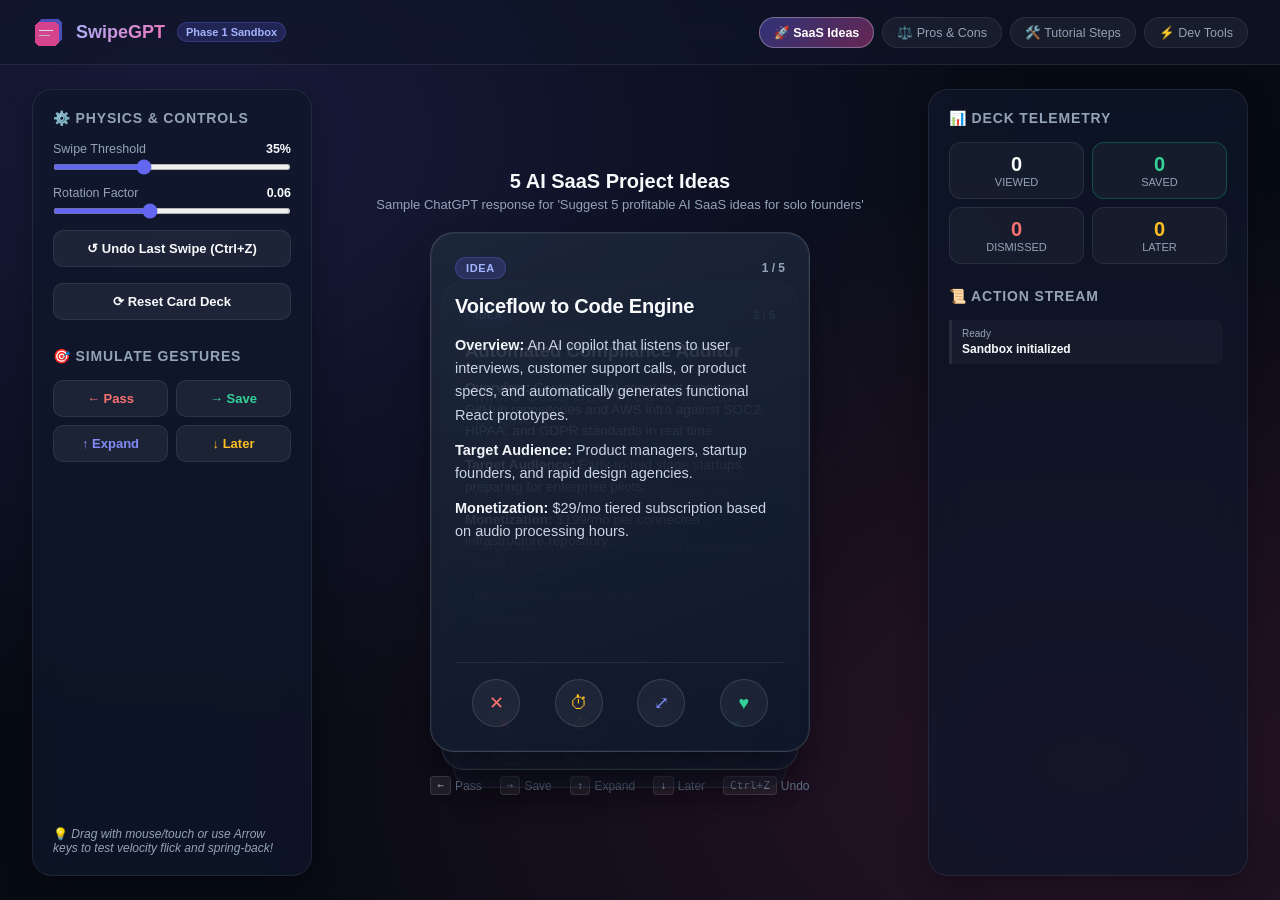
==== swipegpt/demo/index.html @ 37668f9c "feat: initial commit of SwipeGPT Chrome extension" ====
<!DOCTYPE html>
<html lang="en">
<head>
  <meta charset="UTF-8">
  <meta name="viewport" content="width=device-width, initial-scale=1.0">
  <title>SwipeGPT Sandbox & Physics Demo</title>
  <link rel="stylesheet" href="../content/styles.css">
  <link rel="stylesheet" href="demo.css">
</head>
<body>
  <!-- Top Navigation Bar -->
  <header class="demo-navbar">
    <div class="demo-brand">
      <img src="../assets/icon32.png" alt="SwipeGPT" class="demo-logo-img">
      <span class="demo-title">SwipeGPT</span>
      <span class="demo-tag">Phase 1 Sandbox</span>
    </div>

    <!-- Dataset Switchers -->
    <div class="demo-dataset-selects" id="dataset-buttons">
      <button class="dataset-pill-btn active" data-dataset="projectIdeas">🚀 SaaS Ideas</button>
      <button class="dataset-pill-btn" data-dataset="prosCons">⚖️ Pros & Cons</button>
      <button class="dataset-pill-btn" data-dataset="tutorials">🛠️ Tutorial Steps</button>
      <button class="dataset-pill-btn" data-dataset="productivityTools">⚡ Dev Tools</button>
    </div>
  </header>

  <!-- Workspace Grid -->
  <div class="demo-workspace">
    <!-- Left Panel: Controls & Physics Parameters -->
    <aside class="demo-panel">
      <div class="panel-title">
        <span>⚙️ Physics & Controls</span>
      </div>

      <div class="control-group">
        <div class="control-label-row">
          <span>Swipe Threshold</span>
          <span class="control-val" id="val-threshold">35%</span>
        </div>
        <input type="range" id="input-threshold" min="20" max="60" value="35">
      </div>

      <div class="control-group">
        <div class="control-label-row">
          <span>Rotation Factor</span>
          <span class="control-val" id="val-rotation">0.06</span>
        </div>
        <input type="range" id="input-rotation" min="0.02" max="0.12" step="0.01" value="0.06">
      </div>

      <button class="btn-demo-action" id="btn-undo">
        <span>↺ Undo Last Swipe (Ctrl+Z)</span>
      </button>

      <button class="btn-demo-action" id="btn-reset">
        <span>⟳ Reset Card Deck</span>
      </button>

      <div class="panel-title" style="margin-top: 12px;">
        <span>🎯 Simulate Gestures</span>
      </div>

      <div class="action-grid">
        <button class="btn-demo-action" id="btn-sim-left" style="color: #f87171;">← Pass</button>
        <button class="btn-demo-action" id="btn-sim-right" style="color: #34d399;">→ Save</button>
        <button class="btn-demo-action" id="btn-sim-up" style="color: #818cf8;">↑ Expand</button>
        <button class="btn-demo-action" id="btn-sim-down" style="color: #fbbf24;">↓ Later</button>
      </div>

      <div class="control-group" style="margin-top: auto; font-size: 12px; color: var(--text-muted);">
        <p>💡 <em>Drag with mouse/touch or use Arrow keys to test velocity flick and spring-back!</em></p>
      </div>
    </aside>

    <!-- Center Stage: The Interactive Card Stack -->
    <main class="demo-center-stage">
      <div class="dataset-info-banner">
        <h2 class="dataset-title" id="active-dataset-title">5 AI SaaS Project Ideas</h2>
        <p class="dataset-desc" id="active-dataset-desc">Sample ChatGPT response for 'Suggest 5 profitable AI SaaS ideas for solo founders'</p>
      </div>

      <!-- Card Stage (using identical classes as ChatGPT content script) -->
      <div class="swipegpt-stage">
        <div class="swipegpt-card-stack" id="demo-card-stack"></div>
      </div>

      <div class="swipegpt-footer-hint" style="position: static; margin-top: 24px;">
        <span><kbd class="swipegpt-kbd">←</kbd> Pass</span>
        <span><kbd class="swipegpt-kbd">→</kbd> Save</span>
        <span><kbd class="swipegpt-kbd">↑</kbd> Expand</span>
        <span><kbd class="swipegpt-kbd">↓</kbd> Later</span>
        <span><kbd class="swipegpt-kbd">Ctrl+Z</kbd> Undo</span>
      </div>
    </main>

    <!-- Right Panel: Telemetry & Swiped Cards Feed -->
    <aside class="demo-panel">
      <div class="panel-title">
        <span>📊 Deck Telemetry</span>
      </div>

      <div class="stats-summary">
        <div class="summary-box">
          <div class="summary-count" id="count-viewed">0</div>
          <div class="summary-label">Viewed</div>
        </div>
        <div class="summary-box" style="border-color: rgba(16, 185, 129, 0.3);">
          <div class="summary-count" id="count-saved" style="color: #34d399;">0</div>
          <div class="summary-label">Saved</div>
        </div>
        <div class="summary-box">
          <div class="summary-count" id="count-dismissed" style="color: #f87171;">0</div>
          <div class="summary-label">Dismissed</div>
        </div>
        <div class="summary-box">
          <div class="summary-count" id="count-later" style="color: #fbbf24;">0</div>
          <div class="summary-label">Later</div>
        </div>
      </div>

      <div class="panel-title" style="margin-top: 8px;">
        <span>📜 Action Stream</span>
      </div>

      <div class="events-log-container" id="events-log">
        <div class="log-entry">
          <span class="log-time">Ready</span>
          <span class="log-title">Sandbox initialized</span>
        </div>
      </div>
    </aside>
  </div>

  <!-- Detail Expansion Modal (Swipe Up / Expand) -->
  <div class="demo-expand-modal" id="expand-modal">
    <div class="modal-content-box">
      <div class="modal-header">
        <h3 class="modal-title" id="modal-card-title">Card Details</h3>
        <button class="btn-modal-close" id="btn-modal-close">✕</button>
      </div>
      <div class="modal-body" id="modal-card-body"></div>
      <div class="modal-footer">
        <button class="btn-demo-action" id="btn-modal-copy">📋 Copy Text</button>
        <button class="btn-modal-close" id="btn-modal-done">Done</button>
      </div>
    </div>
  </div>

  <!-- Scripts -->
  <script src="../storage/storage.js"></script>
  <script src="../content/cardParser.js"></script>
  <script src="../content/swipeEngine.js"></script>
  <script src="mockData.js"></script>
  <script src="demo.js"></script>
</body>
</html>
---- swipegpt/content/styles.css ----
/* SwipeGPT Core & Overlay Stylesheet */

/* --- INJECTED BUTTON IN CHATGPT --- */
.swipegpt-trigger-container {
  display: flex;
  align-items: center;
  margin: 12px 0 6px 0;
  padding: 0;
}

.swipegpt-trigger-btn {
  display: inline-flex;
  align-items: center;
  gap: 8px;
  background: linear-gradient(135deg, rgba(99, 102, 241, 0.25) 0%, rgba(236, 72, 153, 0.25) 100%);
  border: 1px solid rgba(255, 255, 255, 0.18);
  border-radius: 9999px;
  padding: 8px 16px;
  color: #f8fafc;
  font-family: -apple-system, BlinkMacSystemFont, "Segoe UI", Roboto, sans-serif;
  font-size: 13px;
  font-weight: 500;
  cursor: pointer;
  transition: all 0.25s cubic-bezier(0.16, 1, 0.3, 1);
  box-shadow: 0 4px 12px rgba(0, 0, 0, 0.2);
  backdrop-filter: blur(8px);
  -webkit-backdrop-filter: blur(8px);
}

.swipegpt-trigger-btn:hover {
  transform: translateY(-2px);
  background: linear-gradient(135deg, rgba(99, 102, 241, 0.45) 0%, rgba(236, 72, 153, 0.45) 100%);
  border-color: rgba(255, 255, 255, 0.35);
  box-shadow: 0 6px 20px rgba(99, 102, 241, 0.35);
}

.swipegpt-trigger-icon {
  font-size: 15px;
}

/* --- OVERLAY MODAL --- */
.swipegpt-overlay {
  position: fixed;
  inset: 0;
  z-index: 999999;
  background: rgba(10, 15, 29, 0.78);
  backdrop-filter: blur(16px);
  -webkit-backdrop-filter: blur(16px);
  display: flex;
  flex-direction: column;
  align-items: center;
  justify-content: center;
  opacity: 0;
  pointer-events: none;
  transition: opacity 0.3s cubic-bezier(0.16, 1, 0.3, 1);
  font-family: -apple-system, BlinkMacSystemFont, "Segoe UI", Roboto, sans-serif;
  color: #f1f5f9;
}

.swipegpt-overlay.active {
  opacity: 1;
  pointer-events: auto;
}

/* --- TOP HEADER & CONTROLS --- */
.swipegpt-header {
  position: absolute;
  top: 24px;
  left: 32px;
  right: 32px;
  display: flex;
  justify-content: space-between;
  align-items: center;
  z-index: 1000;
}

.swipegpt-brand {
  display: flex;
  align-items: center;
  gap: 10px;
  font-size: 16px;
  font-weight: 700;
  letter-spacing: -0.02em;
  background: linear-gradient(135deg, #a5b4fc, #f472b6);
  -webkit-background-clip: text;
  -webkit-text-fill-color: transparent;
}

.swipegpt-brand-badge {
  font-size: 11px;
  font-weight: 600;
  padding: 3px 8px;
  background: rgba(255, 255, 255, 0.1);
  border: 1px solid rgba(255, 255, 255, 0.15);
  border-radius: 6px;
  color: #e2e8f0;
  -webkit-text-fill-color: #e2e8f0;
}

.swipegpt-top-actions {
  display: flex;
  align-items: center;
  gap: 12px;
}

.swipegpt-icon-btn {
  background: rgba(255, 255, 255, 0.08);
  border: 1px solid rgba(255, 255, 255, 0.12);
  border-radius: 50%;
  width: 40px;
  height: 40px;
  color: #cbd5e1;
  cursor: pointer;
  display: flex;
  align-items: center;
  justify-content: center;
  font-size: 16px;
  transition: all 0.2s ease;
}

.swipegpt-icon-btn:hover {
  background: rgba(255, 255, 255, 0.16);
  color: #fff;
  transform: scale(1.05);
}

/* --- CARD STACK CONTAINER --- */
.swipegpt-stage {
  position: relative;
  width: 380px;
  height: 520px;
  display: flex;
  align-items: center;
  justify-content: center;
  transition: all 0.25s ease;
}

.swipegpt-stage.compact-density {
  width: 340px;
  height: 450px;
}

.swipegpt-stage.compact-density .swipegpt-card {
  padding: 18px;
  border-radius: 18px;
}

.swipegpt-stage.compact-density .card-title {
  font-size: 17px;
  margin-bottom: 8px;
}

.swipegpt-stage.compact-density .card-body-content {
  font-size: 13.5px;
  line-height: 1.5;
}

.swipegpt-card-stack {
  position: relative;
  width: 100%;
  height: 100%;
}

/* --- CARD ANATOMY --- */
.swipegpt-card {
  position: absolute;
  top: 0;
  left: 0;
  width: 100%;
  height: 100%;
  background: linear-gradient(160deg, rgba(30, 41, 59, 0.85) 0%, rgba(15, 23, 42, 0.95) 100%);
  border: 1px solid rgba(255, 255, 255, 0.14);
  border-radius: 24px;
  box-shadow: 0 20px 40px -15px rgba(0, 0, 0, 0.6), 0 0 1px 1px rgba(255, 255, 255, 0.05) inset;
  padding: 24px;
  display: flex;
  flex-direction: column;
  box-sizing: border-box;
  touch-action: none;
  user-select: none;
  cursor: grab;
  transform-origin: center bottom;
  overflow: hidden;
}

.swipegpt-card:active {
  cursor: grabbing;
}

.card-header {
  display: flex;
  justify-content: space-between;
  align-items: center;
  margin-bottom: 14px;
}

.card-tag {
  font-size: 11px;
  text-transform: uppercase;
  font-weight: 700;
  letter-spacing: 0.06em;
  padding: 4px 10px;
  border-radius: 9999px;
  background: rgba(99, 102, 241, 0.2);
  color: #a5b4fc;
  border: 1px solid rgba(99, 102, 241, 0.3);
}

.card-counter {
  font-size: 12px;
  font-weight: 600;
  color: #94a3b8;
}

.card-title {
  margin: 0 0 14px 0;
  font-size: 20px;
  font-weight: 700;
  color: #f8fafc;
  line-height: 1.35;
  letter-spacing: -0.01em;
}

.card-body-content {
  flex: 1;
  font-size: 14.5px;
  line-height: 1.6;
  color: #cbd5e1;
  overflow-y: auto;
  padding-right: 4px;
  scrollbar-width: thin;
  scrollbar-color: rgba(255, 255, 255, 0.15) transparent;
}

.card-body-content p {
  margin-top: 0;
  margin-bottom: 12px;
}

.card-body-content strong {
  color: #f1f5f9;
}

/* --- FOOTER ACTION BUTTONS --- */
.card-footer-controls {
  display: flex;
  justify-content: space-around;
  align-items: center;
  padding-top: 16px;
  margin-top: 8px;
  border-top: 1px solid rgba(255, 255, 255, 0.08);
}

.card-btn-action {
  width: 48px;
  height: 48px;
  border-radius: 50%;
  border: 1px solid rgba(255, 255, 255, 0.12);
  display: flex;
  align-items: center;
  justify-content: center;
  font-size: 18px;
  cursor: pointer;
  transition: all 0.2s cubic-bezier(0.16, 1, 0.3, 1);
  background: rgba(255, 255, 255, 0.05);
}

.btn-dismiss {
  color: #f87171;
}
.btn-dismiss:hover {
  background: rgba(239, 68, 68, 0.2);
  border-color: rgba(239, 68, 68, 0.4);
  transform: scale(1.1);
}

.btn-later {
  color: #fbbf24;
}
.btn-later:hover {
  background: rgba(245, 158, 11, 0.2);
  border-color: rgba(245, 158, 11, 0.4);
  transform: scale(1.1);
}

.btn-explore {
  color: #818cf8;
}
.btn-explore:hover {
  background: rgba(99, 102, 241, 0.2);
  border-color: rgba(99, 102, 241, 0.4);
  transform: scale(1.1);
}

.btn-like {
  color: #34d399;
}
.btn-like:hover {
  background: rgba(16, 185, 129, 0.2);
  border-color: rgba(16, 185, 129, 0.4);
  transform: scale(1.1);
}

/* --- SWIPE BADGES (TINDER STYLE) --- */
.swipe-badge {
  position: absolute;
  top: 28px;
  padding: 6px 14px;
  border-radius: 8px;
  font-size: 18px;
  font-weight: 800;
  letter-spacing: 0.1em;
  opacity: 0;
  pointer-events: none;
  z-index: 100;
  transition: opacity 0.15s ease;
}

.swipe-badge-like {
  left: 28px;
  color: #34d399;
  border: 3px solid #34d399;
  transform: rotate(-14deg);
}

.swipe-badge-pass {
  right: 28px;
  color: #f87171;
  border: 3px solid #f87171;
  transform: rotate(14deg);
}

.swipe-badge-later {
  top: 40%;
  left: 50%;
  transform: translate(-50%, -50%);
  color: #fbbf24;
  border: 3px solid #fbbf24;
}

.swipe-badge-explore {
  bottom: 25%;
  top: auto;
  left: 50%;
  transform: translate(-50%, -50%);
  color: #818cf8;
  border: 3px solid #818cf8;
}

/* --- FINISHED STATE CARD --- */
.swipegpt-finished-card {
  width: 100%;
  height: 100%;
  background: linear-gradient(160deg, rgba(30, 41, 59, 0.9) 0%, rgba(15, 23, 42, 0.98) 100%);
  border: 1px solid rgba(255, 255, 255, 0.14);
  border-radius: 24px;
  padding: 32px 24px;
  display: flex;
  flex-direction: column;
  align-items: center;
  justify-content: center;
  text-align: center;
  box-sizing: border-box;
}

.finished-icon {
  font-size: 50px;
  margin-bottom: 16px;
}

.swipegpt-finished-card h3 {
  margin: 0 0 8px 0;
  font-size: 22px;
  font-weight: 700;
  color: #f8fafc;
}

.swipegpt-finished-card p {
  color: #94a3b8;
  font-size: 14px;
  margin-bottom: 24px;
}

.finished-actions {
  display: flex;
  gap: 12px;
}

.finished-btn {
  padding: 10px 20px;
  border-radius: 12px;
  font-size: 14px;
  font-weight: 600;
  cursor: pointer;
  border: none;
  transition: all 0.2s ease;
}

.restart-btn {
  background: rgba(99, 102, 241, 0.2);
  border: 1px solid rgba(99, 102, 241, 0.4);
  color: #c7d2fe;
}
.restart-btn:hover {
  background: rgba(99, 102, 241, 0.35);
  color: #fff;
}

.close-btn {
  background: #f8fafc;
  color: #0f172a;
}
.close-btn:hover {
  background: #e2e8f0;
}

/* --- KEYBOARD HINT FOOTER --- */
.swipegpt-footer-hint {
  position: absolute;
  bottom: 20px;
  display: flex;
  gap: 18px;
  font-size: 12px;
  color: #64748b;
}

.swipegpt-footer-hint span {
  display: flex;
  align-items: center;
  gap: 4px;
}

.swipegpt-kbd {
  padding: 2px 6px;
  background: rgba(255, 255, 255, 0.08);
  border: 1px solid rgba(255, 255, 255, 0.12);
  border-radius: 4px;
  font-family: monospace;
  font-size: 11px;
  color: #94a3b8;
}

/* Toast alert */
.swipegpt-toast {
  position: absolute;
  top: 80px;
  padding: 10px 20px;
  background: rgba(15, 23, 42, 0.95);
  border: 1px solid rgba(255, 255, 255, 0.15);
  border-radius: 9999px;
  color: #e2e8f0;
  font-size: 13px;
  font-weight: 500;
  box-shadow: 0 10px 25px rgba(0, 0, 0, 0.4);
  pointer-events: none;
  opacity: 0;
  transform: translateY(-8px);
  transition: all 0.25s ease;
  z-index: 10000;
}

.swipegpt-toast.visible {
  opacity: 1;
  transform: translateY(0);
}
---- swipegpt/demo/demo.css ----
/* SwipeGPT Demo Sandbox Stylesheet */
:root {
  --demo-bg: #070b14;
  --panel-bg: rgba(15, 23, 42, 0.75);
  --panel-border: rgba(255, 255, 255, 0.08);
  --text-main: #f8fafc;
  --text-muted: #94a3b8;
  --accent-primary: #6366f1;
  --accent-pink: #ec4899;
}

* {
  box-sizing: border-box;
  margin: 0;
  padding: 0;
}

body {
  background-color: var(--demo-bg);
  background-image: 
    radial-gradient(at 15% 15%, rgba(99, 102, 241, 0.18) 0px, transparent 55%),
    radial-gradient(at 85% 85%, rgba(236, 72, 153, 0.15) 0px, transparent 55%);
  color: var(--text-main);
  font-family: -apple-system, BlinkMacSystemFont, "Segoe UI", Roboto, sans-serif;
  min-height: 100vh;
  display: flex;
  flex-direction: column;
  overflow-x: hidden;
}

/* Top Navbar */
.demo-navbar {
  display: flex;
  justify-content: space-between;
  align-items: center;
  padding: 16px 32px;
  background: rgba(15, 23, 42, 0.6);
  backdrop-filter: blur(12px);
  border-bottom: 1px solid var(--panel-border);
}

.demo-brand {
  display: flex;
  align-items: center;
  gap: 12px;
}

.demo-logo-img {
  width: 32px;
  height: 32px;
  border-radius: 8px;
}

.demo-title {
  font-size: 18px;
  font-weight: 700;
  background: linear-gradient(135deg, #a5b4fc, #f472b6);
  -webkit-background-clip: text;
  -webkit-text-fill-color: transparent;
}

.demo-tag {
  font-size: 11px;
  font-weight: 600;
  background: rgba(99, 102, 241, 0.2);
  color: #a5b4fc;
  padding: 3px 8px;
  border-radius: 9999px;
  border: 1px solid rgba(99, 102, 241, 0.3);
}

.demo-dataset-selects {
  display: flex;
  gap: 8px;
  align-items: center;
}

.dataset-pill-btn {
  background: rgba(255, 255, 255, 0.05);
  border: 1px solid var(--panel-border);
  color: var(--text-muted);
  padding: 7px 14px;
  border-radius: 9999px;
  font-size: 12.5px;
  font-weight: 500;
  cursor: pointer;
  transition: all 0.2s ease;
}

.dataset-pill-btn:hover {
  background: rgba(255, 255, 255, 0.1);
  color: #fff;
}

.dataset-pill-btn.active {
  background: linear-gradient(135deg, rgba(99, 102, 241, 0.4), rgba(236, 72, 153, 0.4));
  border-color: rgba(255, 255, 255, 0.3);
  color: #fff;
  font-weight: 600;
}

/* Layout */
.demo-workspace {
  display: grid;
  grid-template-columns: 280px 1fr 320px;
  flex: 1;
  gap: 24px;
  padding: 24px 32px;
  max-width: 1600px;
  margin: 0 auto;
  width: 100%;
}

@media (max-width: 1200px) {
  .demo-workspace {
    grid-template-columns: 1fr;
  }
}

/* Sidebar Panels */
.demo-panel {
  background: var(--panel-bg);
  backdrop-filter: blur(16px);
  border: 1px solid var(--panel-border);
  border-radius: 20px;
  padding: 20px;
  display: flex;
  flex-direction: column;
  gap: 16px;
  box-shadow: 0 10px 30px rgba(0, 0, 0, 0.3);
}

.panel-title {
  font-size: 14px;
  font-weight: 700;
  text-transform: uppercase;
  letter-spacing: 0.06em;
  color: var(--text-muted);
  display: flex;
  align-items: center;
  gap: 8px;
}

.control-group {
  display: flex;
  flex-direction: column;
  gap: 8px;
}

.control-label-row {
  display: flex;
  justify-content: space-between;
  font-size: 12.5px;
  color: var(--text-muted);
}

.control-val {
  font-weight: 600;
  color: var(--text-main);
}

input[type="range"] {
  accent-color: var(--accent-primary);
  height: 6px;
  cursor: pointer;
}

.btn-demo-action {
  background: rgba(255, 255, 255, 0.06);
  border: 1px solid var(--panel-border);
  color: var(--text-main);
  border-radius: 10px;
  padding: 10px;
  font-size: 13px;
  font-weight: 600;
  cursor: pointer;
  transition: all 0.2s ease;
  display: flex;
  align-items: center;
  justify-content: center;
  gap: 8px;
}

.btn-demo-action:hover {
  background: rgba(255, 255, 255, 0.12);
  transform: translateY(-1px);
}

.action-grid {
  display: grid;
  grid-template-columns: 1fr 1fr;
  gap: 8px;
}

/* Center Stage */
.demo-center-stage {
  display: flex;
  flex-direction: column;
  align-items: center;
  justify-content: center;
  position: relative;
  min-height: 580px;
}

.dataset-info-banner {
  margin-bottom: 20px;
  text-align: center;
}

.dataset-title {
  font-size: 20px;
  font-weight: 700;
  margin-bottom: 4px;
}

.dataset-desc {
  font-size: 13px;
  color: var(--text-muted);
}

/* Right Panel: Telemetry & Logs */
.stats-summary {
  display: grid;
  grid-template-columns: repeat(2, 1fr);
  gap: 8px;
}

.summary-box {
  background: rgba(255, 255, 255, 0.04);
  border: 1px solid var(--panel-border);
  border-radius: 12px;
  padding: 10px;
  text-align: center;
}

.summary-count {
  font-size: 20px;
  font-weight: 800;
}

.summary-label {
  font-size: 11px;
  color: var(--text-muted);
  text-transform: uppercase;
}

.events-log-container {
  flex: 1;
  display: flex;
  flex-direction: column;
  min-height: 250px;
  max-height: 380px;
  overflow-y: auto;
  gap: 8px;
  padding-right: 4px;
}

.log-entry {
  background: rgba(255, 255, 255, 0.03);
  border-left: 3px solid var(--panel-border);
  padding: 8px 10px;
  border-radius: 0 8px 8px 0;
  font-size: 12px;
  display: flex;
  flex-direction: column;
  gap: 3px;
  animation: fadeIn 0.2s ease;
}

.log-entry.save { border-left-color: #10b981; }
.log-entry.pass { border-left-color: #f43f5e; }
.log-entry.later { border-left-color: #f59e0b; }
.log-entry.expand { border-left-color: #818cf8; }

.log-time {
  font-size: 10px;
  color: var(--text-muted);
}

.log-title {
  font-weight: 600;
}

@keyframes fadeIn {
  from { opacity: 0; transform: translateY(4px); }
  to { opacity: 1; transform: translateY(0); }
}

/* Detail Modal for Swipe Up */
.demo-expand-modal {
  position: fixed;
  inset: 0;
  z-index: 99999;
  background: rgba(0, 0, 0, 0.75);
  backdrop-filter: blur(12px);
  display: flex;
  align-items: center;
  justify-content: center;
  opacity: 0;
  pointer-events: none;
  transition: opacity 0.25s ease;
  padding: 20px;
}

.demo-expand-modal.active {
  opacity: 1;
  pointer-events: auto;
}

.modal-content-box {
  background: #111827;
  border: 1px solid rgba(255, 255, 255, 0.15);
  border-radius: 20px;
  width: 100%;
  max-width: 580px;
  max-height: 85vh;
  overflow-y: auto;
  padding: 28px;
  display: flex;
  flex-direction: column;
  gap: 16px;
  box-shadow: 0 25px 60px rgba(0, 0, 0, 0.8);
}

.modal-header {
  display: flex;
  justify-content: space-between;
  align-items: center;
}

.modal-title {
  font-size: 20px;
  font-weight: 700;
  color: #f8fafc;
}

.modal-body {
  font-size: 14.5px;
  line-height: 1.65;
  color: #cbd5e1;
}

.modal-footer {
  display: flex;
  justify-content: flex-end;
  gap: 10px;
  margin-top: 10px;
}

.btn-modal-close {
  background: rgba(255, 255, 255, 0.1);
  border: 1px solid rgba(255, 255, 255, 0.15);
  color: #fff;
  padding: 8px 16px;
  border-radius: 8px;
  cursor: pointer;
  font-size: 13px;
}
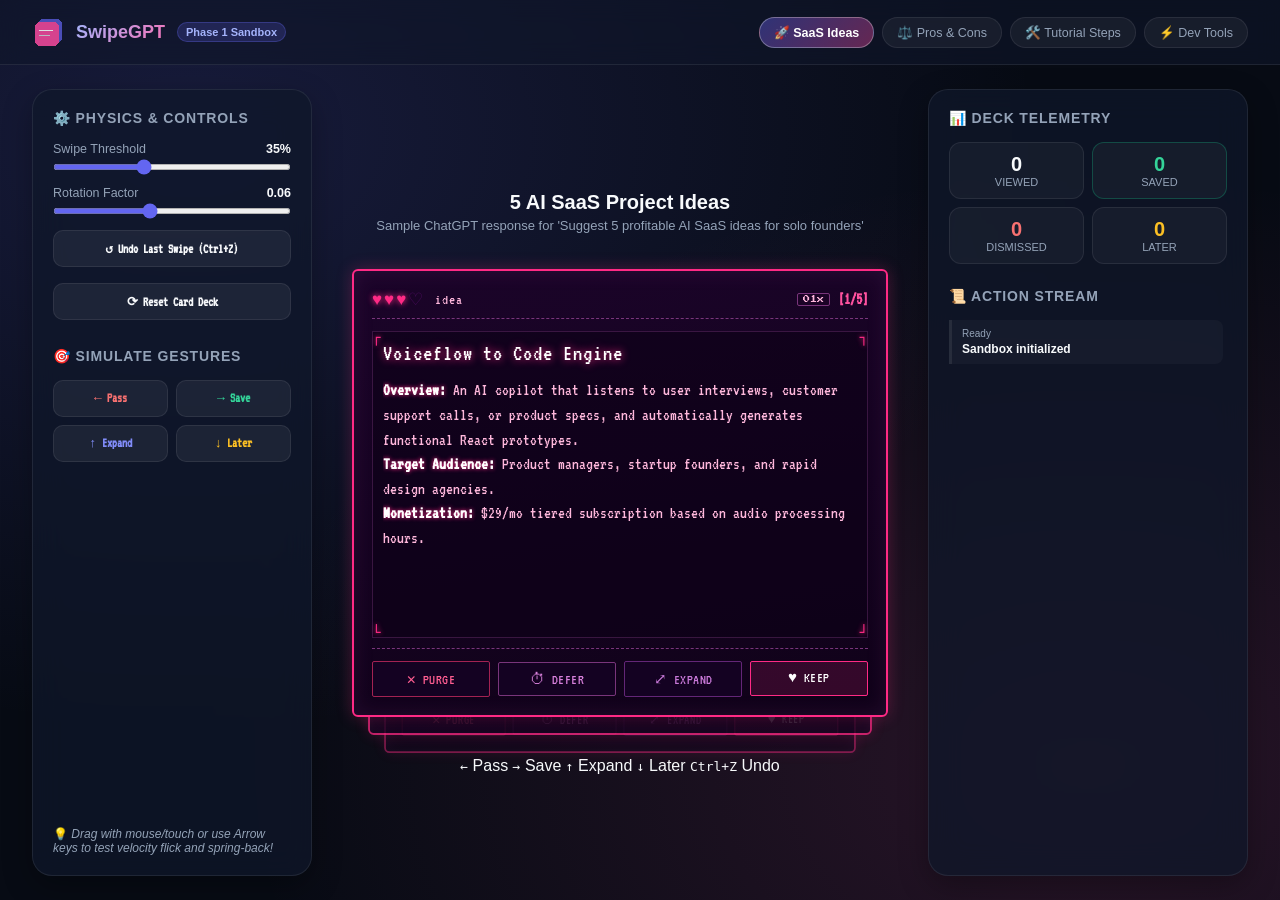
==== commit 44ae10ff: "feat: add Gemini support, @swiPT prompt integration, and 90s gaming CRT TV UI theme" ====
--- a/swipegpt/demo/index.html
+++ b/swipegpt/demo/index.html
@@ -4,6 +4,9 @@
   <meta charset="UTF-8">
   <meta name="viewport" content="width=device-width, initial-scale=1.0">
   <title>SwipeGPT Sandbox & Physics Demo</title>
+  <link rel="preconnect" href="https://fonts.googleapis.com">
+  <link rel="preconnect" href="https://fonts.gstatic.com" crossorigin>
+  <link href="https://fonts.googleapis.com/css2?family=Press+Start+2P&family=Share+Tech+Mono&family=VT323&display=swap" rel="stylesheet">
   <link rel="stylesheet" href="../content/styles.css">
   <link rel="stylesheet" href="demo.css">
 </head>
--- a/swipegpt/content/styles.css
+++ b/swipegpt/content/styles.css
@@ -1,51 +1,91 @@
-/* SwipeGPT Core & Overlay Stylesheet */
-
-/* --- INJECTED BUTTON IN CHATGPT --- */
+/* ==========================================================================
+   swiPT - RETRO 90s GAMING CRT TV / OLD TECH THEME
+   Color Scheme: Neon Magenta (#ff2a85), Cyber Purple (#79357b), Deep CRT Violet (#0d0014)
+   ========================================================================== */
+
+@import url('https://fonts.googleapis.com/css2?family=Press+Start+2P&family=VT323&family=Share+Tech+Mono&display=swap');
+
+:root {
+  --crt-black: #07000c;
+  --crt-screen-bg: #0d0116;
+  --crt-dark-purple: #1b0326;
+  --crt-mid-purple: #480c5c;
+  --crt-accent-purple: #79357b;
+  --crt-bright-purple: #9d42a3;
+  --crt-magenta: #ff2a85;
+  --crt-magenta-bright: #ff529f;
+  --crt-magenta-light: #ffb8dc;
+  --crt-magenta-glow: rgba(255, 42, 133, 0.55);
+  --crt-magenta-dim: rgba(255, 42, 133, 0.2);
+  --crt-font-pixel: 'VT323', 'Courier New', monospace;
+  --crt-font-retro: 'Press Start 2P', 'VT323', monospace;
+}
+
+/* --- INJECTED TRIGGER BUTTON IN CHATGPT & GEMINI --- */
 .swipegpt-trigger-container {
   display: flex;
   align-items: center;
-  margin: 12px 0 6px 0;
+  margin: 14px 0 8px 0;
   padding: 0;
 }
 
 .swipegpt-trigger-btn {
   display: inline-flex;
   align-items: center;
-  gap: 8px;
-  background: linear-gradient(135deg, rgba(99, 102, 241, 0.25) 0%, rgba(236, 72, 153, 0.25) 100%);
-  border: 1px solid rgba(255, 255, 255, 0.18);
-  border-radius: 9999px;
-  padding: 8px 16px;
-  color: #f8fafc;
-  font-family: -apple-system, BlinkMacSystemFont, "Segoe UI", Roboto, sans-serif;
-  font-size: 13px;
-  font-weight: 500;
+  gap: 10px;
+  background: #12021c;
+  border: 2px solid var(--crt-magenta);
+  border-radius: 4px;
+  padding: 8px 18px;
+  color: var(--crt-magenta-light);
+  font-family: var(--crt-font-pixel);
+  font-size: 18px;
+  letter-spacing: 1px;
+  text-transform: uppercase;
   cursor: pointer;
-  transition: all 0.25s cubic-bezier(0.16, 1, 0.3, 1);
-  box-shadow: 0 4px 12px rgba(0, 0, 0, 0.2);
-  backdrop-filter: blur(8px);
-  -webkit-backdrop-filter: blur(8px);
+  position: relative;
+  overflow: hidden;
+  box-shadow: 0 0 12px var(--crt-magenta-dim), inset 0 0 8px rgba(255, 42, 133, 0.15);
+  transition: all 0.2s cubic-bezier(0.16, 1, 0.3, 1);
+  text-shadow: 0 0 5px var(--crt-magenta);
+}
+
+.swipegpt-trigger-btn::before {
+  content: '';
+  position: absolute;
+  inset: 0;
+  background: repeating-linear-gradient(
+    to bottom,
+    transparent 0px,
+    transparent 2px,
+    rgba(0, 0, 0, 0.4) 2px,
+    rgba(0, 0, 0, 0.4) 4px
+  );
+  pointer-events: none;
+  opacity: 0.6;
 }
 
 .swipegpt-trigger-btn:hover {
+  background: var(--crt-magenta);
+  color: var(--crt-black);
+  border-color: #ffffff;
+  box-shadow: 0 0 24px var(--crt-magenta), inset 0 0 6px #fff;
+  text-shadow: none;
   transform: translateY(-2px);
-  background: linear-gradient(135deg, rgba(99, 102, 241, 0.45) 0%, rgba(236, 72, 153, 0.45) 100%);
-  border-color: rgba(255, 255, 255, 0.35);
-  box-shadow: 0 6px 20px rgba(99, 102, 241, 0.35);
 }
 
 .swipegpt-trigger-icon {
-  font-size: 15px;
-}
-
-/* --- OVERLAY MODAL --- */
+  font-size: 18px;
+}
+
+/* --- FULL-SCREEN MODAL OVERLAY --- */
 .swipegpt-overlay {
   position: fixed;
   inset: 0;
   z-index: 999999;
-  background: rgba(10, 15, 29, 0.78);
-  backdrop-filter: blur(16px);
-  -webkit-backdrop-filter: blur(16px);
+  background: rgba(4, 0, 8, 0.88);
+  backdrop-filter: blur(12px);
+  -webkit-backdrop-filter: blur(12px);
   display: flex;
   flex-direction: column;
   align-items: center;
@@ -53,8 +93,10 @@
   opacity: 0;
   pointer-events: none;
   transition: opacity 0.3s cubic-bezier(0.16, 1, 0.3, 1);
-  font-family: -apple-system, BlinkMacSystemFont, "Segoe UI", Roboto, sans-serif;
-  color: #f1f5f9;
+  font-family: var(--crt-font-pixel);
+  color: var(--crt-magenta-light);
+  user-select: none;
+  perspective: 1200px;
 }
 
 .swipegpt-overlay.active {
@@ -62,97 +104,257 @@
   pointer-events: auto;
 }
 
-/* --- TOP HEADER & CONTROLS --- */
-.swipegpt-header {
+/* --- THE VINTAGE RETRO CRT TV CABINET --- */
+.crt-tv-cabinet {
+  position: relative;
+  width: 500px;
+  max-width: 95vw;
+  background: linear-gradient(165deg, #221c2e 0%, #15111e 40%, #0c0912 100%);
+  border: 12px solid #1c1626;
+  border-bottom-width: 16px;
+  border-radius: 36px;
+  box-shadow: 
+    0 25px 70px rgba(0, 0, 0, 0.95),
+    0 0 35px rgba(255, 42, 133, 0.15),
+    inset 0 2px 4px rgba(255, 255, 255, 0.12),
+    inset 0 -6px 14px rgba(0, 0, 0, 0.9);
+  padding: 16px 20px 20px 20px;
+  display: flex;
+  flex-direction: column;
+  align-items: center;
+  box-sizing: border-box;
+  animation: tvPowerOn 0.4s cubic-bezier(0.2, 0.8, 0.2, 1);
+}
+
+@keyframes tvPowerOn {
+  0% {
+    transform: scale(0.92);
+    filter: brightness(0.2) contrast(1.5);
+  }
+  50% {
+    transform: scale(1.02);
+    filter: brightness(1.8);
+  }
+  100% {
+    transform: scale(1);
+    filter: brightness(1);
+  }
+}
+
+/* TV Cabinet Top Bezel */
+.crt-tv-top-bezel {
+  width: 100%;
+  display: flex;
+  justify-content: space-between;
+  align-items: center;
+  padding: 0 6px 12px 6px;
+}
+
+.crt-tv-brand-tag {
+  font-family: var(--crt-font-retro);
+  font-size: 9px;
+  letter-spacing: 1.5px;
+  color: #7d7092;
+  text-shadow: 0 1px 2px #000;
+  display: flex;
+  align-items: center;
+  gap: 6px;
+}
+
+.crt-tv-brand-tag span {
+  color: var(--crt-magenta);
+}
+
+.crt-tv-top-led {
+  width: 8px;
+  height: 8px;
+  border-radius: 50%;
+  background: var(--crt-magenta);
+  box-shadow: 0 0 8px var(--crt-magenta), 0 0 16px var(--crt-magenta);
+  animation: ledPulse 2s infinite ease-in-out;
+}
+
+@keyframes ledPulse {
+  0%, 100% { opacity: 0.85; transform: scale(1); }
+  50% { opacity: 1; transform: scale(1.2); }
+}
+
+/* --- THE CRT GLASS SCREEN HOUSING (CURVED TUBE) --- */
+.crt-screen-housing {
+  position: relative;
+  width: 100%;
+  background: var(--crt-screen-bg);
+  border-radius: 26px;
+  border: 4px solid #090310;
+  overflow: hidden;
+  box-shadow: 
+    inset 0 0 80px rgba(0, 0, 0, 0.95),
+    inset 0 0 25px rgba(121, 53, 123, 0.4),
+    0 4px 10px rgba(0, 0, 0, 0.7);
+  display: flex;
+  flex-direction: column;
+  position: relative;
+}
+
+/* CRT Optical Scanlines Layer */
+.crt-screen-housing::before {
+  content: " ";
+  display: block;
   position: absolute;
-  top: 24px;
-  left: 32px;
-  right: 32px;
+  inset: 0;
+  background: 
+    linear-gradient(rgba(18, 16, 16, 0) 50%, rgba(0, 0, 0, 0.55) 50%),
+    linear-gradient(90deg, rgba(255, 42, 133, 0.04), rgba(121, 53, 123, 0.02), rgba(255, 42, 133, 0.04));
+  z-index: 50;
+  background-size: 100% 4px, 6px 100%;
+  pointer-events: none;
+  opacity: 0.85;
+}
+
+/* CRT 60Hz Hum & Flicker */
+.crt-flicker-layer {
+  position: absolute;
+  inset: 0;
+  pointer-events: none;
+  z-index: 51;
+  background: rgba(255, 42, 133, 0.015);
+  animation: crtFlicker 0.15s infinite;
+}
+
+@keyframes crtFlicker {
+  0% { opacity: 0.96; }
+  50% { opacity: 1; }
+  100% { opacity: 0.94; }
+}
+
+/* Rolling Scan Beam (Old TV refresh line) */
+.crt-rolling-scanline {
+  position: absolute;
+  top: 0;
+  left: 0;
+  right: 0;
+  height: 80px;
+  background: linear-gradient(
+    to bottom,
+    transparent,
+    rgba(255, 42, 133, 0.08),
+    transparent
+  );
+  z-index: 52;
+  pointer-events: none;
+  animation: rollBeam 7s linear infinite;
+}
+
+@keyframes rollBeam {
+  0% { transform: translateY(-100%); }
+  100% { transform: translateY(800%); }
+}
+
+/* Glass Tube Curvature Reflection (Top Left Glare) */
+.crt-glass-reflection {
+  position: absolute;
+  top: 0;
+  left: 0;
+  right: 0;
+  height: 60%;
+  background: linear-gradient(135deg, rgba(255, 255, 255, 0.06) 0%, transparent 65%);
+  border-radius: 26px 26px 0 0;
+  pointer-events: none;
+  z-index: 53;
+}
+
+/* Corner Barrel Vignette */
+.crt-vignette-layer {
+  position: absolute;
+  inset: 0;
+  box-shadow: inset 0 0 60px rgba(0, 0, 0, 0.88), inset 0 0 15px #000;
+  pointer-events: none;
+  z-index: 54;
+}
+
+/* --- IN-SCREEN HEADER / HUD --- */
+.crt-screen-hud {
   display: flex;
   justify-content: space-between;
   align-items: center;
-  z-index: 1000;
-}
-
-.swipegpt-brand {
+  padding: 10px 16px 8px 16px;
+  background: #140222;
+  border-bottom: 2px solid var(--crt-magenta);
+  z-index: 20;
+  position: relative;
+}
+
+.crt-hud-left {
   display: flex;
   align-items: center;
   gap: 10px;
+}
+
+.crt-channel-badge {
+  font-family: var(--crt-font-retro);
+  font-size: 8px;
+  background: var(--crt-magenta);
+  color: var(--crt-black);
+  padding: 2px 6px;
+  border-radius: 2px;
+  font-weight: 700;
+  letter-spacing: 0.5px;
+}
+
+.crt-signal-badge {
+  font-size: 15px;
+  color: var(--crt-magenta-light);
+  letter-spacing: 1px;
+}
+
+.crt-hud-title {
+  font-family: var(--crt-font-pixel);
+  font-size: 18px;
+  color: var(--crt-magenta-bright);
+  letter-spacing: 1.5px;
+  text-shadow: 0 0 8px var(--crt-magenta);
+  white-space: nowrap;
+  overflow: hidden;
+  text-overflow: ellipsis;
+  max-width: 190px;
+}
+
+.crt-hud-actions {
+  display: flex;
+  align-items: center;
+  gap: 8px;
+}
+
+.crt-icon-btn {
+  background: transparent;
+  border: 1px solid var(--crt-accent-purple);
+  color: var(--crt-magenta-light);
+  font-family: var(--crt-font-pixel);
   font-size: 16px;
-  font-weight: 700;
-  letter-spacing: -0.02em;
-  background: linear-gradient(135deg, #a5b4fc, #f472b6);
-  -webkit-background-clip: text;
-  -webkit-text-fill-color: transparent;
-}
-
-.swipegpt-brand-badge {
-  font-size: 11px;
-  font-weight: 600;
-  padding: 3px 8px;
-  background: rgba(255, 255, 255, 0.1);
-  border: 1px solid rgba(255, 255, 255, 0.15);
-  border-radius: 6px;
-  color: #e2e8f0;
-  -webkit-text-fill-color: #e2e8f0;
-}
-
-.swipegpt-top-actions {
-  display: flex;
-  align-items: center;
-  gap: 12px;
-}
-
-.swipegpt-icon-btn {
-  background: rgba(255, 255, 255, 0.08);
-  border: 1px solid rgba(255, 255, 255, 0.12);
-  border-radius: 50%;
-  width: 40px;
-  height: 40px;
-  color: #cbd5e1;
+  padding: 2px 8px;
   cursor: pointer;
-  display: flex;
-  align-items: center;
-  justify-content: center;
-  font-size: 16px;
-  transition: all 0.2s ease;
-}
-
-.swipegpt-icon-btn:hover {
-  background: rgba(255, 255, 255, 0.16);
-  color: #fff;
-  transform: scale(1.05);
-}
-
-/* --- CARD STACK CONTAINER --- */
+  transition: all 0.15s ease;
+  border-radius: 2px;
+}
+
+.crt-icon-btn:hover {
+  background: var(--crt-magenta);
+  color: var(--crt-black);
+  border-color: #fff;
+  box-shadow: 0 0 8px var(--crt-magenta);
+}
+
+/* --- STAGE / CARD STACK CONTAINER --- */
 .swipegpt-stage {
   position: relative;
-  width: 380px;
-  height: 520px;
+  width: 100%;
+  height: 480px;
+  padding: 16px;
+  box-sizing: border-box;
   display: flex;
   align-items: center;
   justify-content: center;
-  transition: all 0.25s ease;
-}
-
-.swipegpt-stage.compact-density {
-  width: 340px;
-  height: 450px;
-}
-
-.swipegpt-stage.compact-density .swipegpt-card {
-  padding: 18px;
-  border-radius: 18px;
-}
-
-.swipegpt-stage.compact-density .card-title {
-  font-size: 17px;
-  margin-bottom: 8px;
-}
-
-.swipegpt-stage.compact-density .card-body-content {
-  font-size: 13.5px;
-  line-height: 1.5;
+  z-index: 10;
 }
 
 .swipegpt-card-stack {
@@ -161,18 +363,20 @@
   height: 100%;
 }
 
-/* --- CARD ANATOMY --- */
+/* --- RETRO CRT CARD ANATOMY --- */
 .swipegpt-card {
   position: absolute;
   top: 0;
   left: 0;
   width: 100%;
   height: 100%;
-  background: linear-gradient(160deg, rgba(30, 41, 59, 0.85) 0%, rgba(15, 23, 42, 0.95) 100%);
-  border: 1px solid rgba(255, 255, 255, 0.14);
-  border-radius: 24px;
-  box-shadow: 0 20px 40px -15px rgba(0, 0, 0, 0.6), 0 0 1px 1px rgba(255, 255, 255, 0.05) inset;
-  padding: 24px;
+  background: linear-gradient(170deg, #1b0429 0%, #100219 100%);
+  border: 2px solid var(--crt-magenta);
+  border-radius: 6px;
+  box-shadow: 
+    0 0 16px rgba(255, 42, 133, 0.25),
+    inset 0 0 20px rgba(121, 53, 123, 0.2);
+  padding: 18px;
   display: flex;
   flex-direction: column;
   box-sizing: border-box;
@@ -187,129 +391,211 @@
   cursor: grabbing;
 }
 
+/* Card Retro HUD Header */
 .card-header {
   display: flex;
   justify-content: space-between;
   align-items: center;
-  margin-bottom: 14px;
+  margin-bottom: 12px;
+  border-bottom: 1px dashed var(--crt-accent-purple);
+  padding-bottom: 8px;
+}
+
+.card-header-left {
+  display: flex;
+  align-items: center;
+  gap: 10px;
+}
+
+.card-hearts {
+  color: var(--crt-magenta);
+  font-size: 17px;
+  letter-spacing: 2px;
+  text-shadow: 0 0 6px var(--crt-magenta);
+}
+
+.card-hearts .heart-dim {
+  color: var(--crt-mid-purple);
+  text-shadow: none;
 }
 
 .card-tag {
-  font-size: 11px;
-  text-transform: uppercase;
-  font-weight: 700;
-  letter-spacing: 0.06em;
-  padding: 4px 10px;
-  border-radius: 9999px;
-  background: rgba(99, 102, 241, 0.2);
-  color: #a5b4fc;
-  border: 1px solid rgba(99, 102, 241, 0.3);
+  font-family: var(--crt-font-pixel);
+  font-size: 15px;
+  color: var(--crt-magenta-light);
+  letter-spacing: 1px;
+}
+
+.card-header-right {
+  display: flex;
+  align-items: center;
+  gap: 8px;
+}
+
+.card-speed-badge {
+  font-family: var(--crt-font-retro);
+  font-size: 7px;
+  background: var(--crt-dark-purple);
+  border: 1px solid var(--crt-accent-purple);
+  color: var(--crt-magenta-light);
+  padding: 2px 5px;
+  border-radius: 2px;
 }
 
 .card-counter {
-  font-size: 12px;
-  font-weight: 600;
-  color: #94a3b8;
-}
+  font-family: var(--crt-font-pixel);
+  font-size: 16px;
+  color: var(--crt-magenta-bright);
+  font-weight: bold;
+}
+
+/* Inner Frame with Pixel Corner Brackets */
+.card-screen-frame {
+  flex: 1;
+  position: relative;
+  display: flex;
+  flex-direction: column;
+  padding: 8px 10px;
+  border: 1px solid rgba(121, 53, 123, 0.4);
+  background: rgba(13, 1, 22, 0.6);
+  min-height: 0;
+}
+
+.corner-tl, .corner-tr, .corner-bl, .corner-br {
+  position: absolute;
+  color: var(--crt-magenta);
+  font-family: monospace;
+  font-size: 14px;
+  line-height: 1;
+  text-shadow: 0 0 5px var(--crt-magenta);
+}
+
+.corner-tl { top: -2px; left: -1px; }
+.corner-tr { top: -2px; right: -1px; }
+.corner-bl { bottom: -2px; left: -1px; }
+.corner-br { bottom: -2px; right: -1px; }
 
 .card-title {
-  margin: 0 0 14px 0;
-  font-size: 20px;
-  font-weight: 700;
-  color: #f8fafc;
-  line-height: 1.35;
-  letter-spacing: -0.01em;
+  margin: 0 0 10px 0;
+  font-family: var(--crt-font-pixel);
+  font-size: 23px;
+  font-weight: normal;
+  color: #ffffff;
+  line-height: 1.25;
+  letter-spacing: 1px;
+  text-shadow: 0 0 8px var(--crt-magenta);
 }
 
 .card-body-content {
   flex: 1;
-  font-size: 14.5px;
-  line-height: 1.6;
-  color: #cbd5e1;
+  font-family: var(--crt-font-pixel);
+  font-size: 17px;
+  line-height: 1.45;
+  color: var(--crt-magenta-light);
   overflow-y: auto;
-  padding-right: 4px;
+  padding-right: 6px;
   scrollbar-width: thin;
-  scrollbar-color: rgba(255, 255, 255, 0.15) transparent;
-}
-
-.card-body-content p {
-  margin-top: 0;
-  margin-bottom: 12px;
+  scrollbar-color: var(--crt-magenta) var(--crt-dark-purple);
+}
+
+.card-body-content::-webkit-scrollbar {
+  width: 5px;
+}
+.card-body-content::-webkit-scrollbar-track {
+  background: var(--crt-dark-purple);
+}
+.card-body-content::-webkit-scrollbar-thumb {
+  background: var(--crt-magenta);
+  border-radius: 2px;
 }
 
 .card-body-content strong {
-  color: #f1f5f9;
+  color: #fff;
+  text-shadow: 0 0 4px var(--crt-magenta);
 }
 
 /* --- FOOTER ACTION BUTTONS --- */
 .card-footer-controls {
   display: flex;
-  justify-content: space-around;
-  align-items: center;
-  padding-top: 16px;
-  margin-top: 8px;
-  border-top: 1px solid rgba(255, 255, 255, 0.08);
+  justify-content: space-between;
+  align-items: center;
+  padding-top: 12px;
+  margin-top: 10px;
+  border-top: 1px dashed var(--crt-accent-purple);
+  gap: 8px;
 }
 
 .card-btn-action {
-  width: 48px;
-  height: 48px;
-  border-radius: 50%;
-  border: 1px solid rgba(255, 255, 255, 0.12);
+  flex: 1;
+  padding: 8px 4px;
+  border-radius: 2px;
+  border: 1px solid var(--crt-accent-purple);
   display: flex;
   align-items: center;
   justify-content: center;
-  font-size: 18px;
+  font-family: var(--crt-font-pixel);
+  font-size: 15px;
+  letter-spacing: 0.5px;
   cursor: pointer;
-  transition: all 0.2s cubic-bezier(0.16, 1, 0.3, 1);
-  background: rgba(255, 255, 255, 0.05);
+  background: #140222;
+  color: var(--crt-magenta-light);
+  transition: all 0.15s ease;
 }
 
 .btn-dismiss {
-  color: #f87171;
+  border-color: #a32252;
+  color: #ff5e91;
 }
 .btn-dismiss:hover {
-  background: rgba(239, 68, 68, 0.2);
-  border-color: rgba(239, 68, 68, 0.4);
-  transform: scale(1.1);
+  background: #ff2a85;
+  color: #000;
+  border-color: #fff;
+  box-shadow: 0 0 10px #ff2a85;
 }
 
 .btn-later {
-  color: #fbbf24;
+  border-color: #79357b;
+  color: #d880dc;
 }
 .btn-later:hover {
-  background: rgba(245, 158, 11, 0.2);
-  border-color: rgba(245, 158, 11, 0.4);
-  transform: scale(1.1);
+  background: #8b3a8e;
+  color: #fff;
+  border-color: #fff;
+  box-shadow: 0 0 10px #8b3a8e;
 }
 
 .btn-explore {
-  color: #818cf8;
+  border-color: #632677;
+  color: #c979d9;
 }
 .btn-explore:hover {
-  background: rgba(99, 102, 241, 0.2);
-  border-color: rgba(99, 102, 241, 0.4);
-  transform: scale(1.1);
+  background: #9d42a3;
+  color: #fff;
+  border-color: #fff;
+  box-shadow: 0 0 10px #9d42a3;
 }
 
 .btn-like {
-  color: #34d399;
+  border-color: var(--crt-magenta);
+  color: #ffffff;
+  background: rgba(255, 42, 133, 0.15);
 }
 .btn-like:hover {
-  background: rgba(16, 185, 129, 0.2);
-  border-color: rgba(16, 185, 129, 0.4);
-  transform: scale(1.1);
-}
-
-/* --- SWIPE BADGES (TINDER STYLE) --- */
+  background: var(--crt-magenta);
+  color: #000;
+  border-color: #fff;
+  box-shadow: 0 0 14px var(--crt-magenta);
+}
+
+/* --- SWIPE STAMP BADGES (RETRO GLOW STAMPS) --- */
 .swipe-badge {
   position: absolute;
-  top: 28px;
+  top: 30px;
   padding: 6px 14px;
-  border-radius: 8px;
-  font-size: 18px;
-  font-weight: 800;
-  letter-spacing: 0.1em;
+  border-radius: 4px;
+  font-family: var(--crt-font-pixel);
+  font-size: 26px;
+  letter-spacing: 2px;
   opacity: 0;
   pointer-events: none;
   z-index: 100;
@@ -317,25 +603,31 @@
 }
 
 .swipe-badge-like {
-  left: 28px;
-  color: #34d399;
-  border: 3px solid #34d399;
-  transform: rotate(-14deg);
+  left: 24px;
+  color: #ffffff;
+  background: var(--crt-magenta);
+  border: 3px solid #ffffff;
+  transform: rotate(-12deg);
+  box-shadow: 0 0 16px var(--crt-magenta);
 }
 
 .swipe-badge-pass {
-  right: 28px;
-  color: #f87171;
-  border: 3px solid #f87171;
-  transform: rotate(14deg);
+  right: 24px;
+  color: #ff5e91;
+  background: #24041a;
+  border: 3px solid #ff2a85;
+  transform: rotate(12deg);
+  box-shadow: 0 0 16px #ff2a85;
 }
 
 .swipe-badge-later {
   top: 40%;
   left: 50%;
   transform: translate(-50%, -50%);
-  color: #fbbf24;
-  border: 3px solid #fbbf24;
+  color: #e8a2ec;
+  background: #33083e;
+  border: 3px solid #8b3a8e;
+  box-shadow: 0 0 16px #8b3a8e;
 }
 
 .swipe-badge-explore {
@@ -343,123 +635,471 @@
   top: auto;
   left: 50%;
   transform: translate(-50%, -50%);
-  color: #818cf8;
-  border: 3px solid #818cf8;
-}
-
-/* --- FINISHED STATE CARD --- */
+  color: #ffffff;
+  background: #500f60;
+  border: 3px solid #a84bb0;
+  box-shadow: 0 0 16px #a84bb0;
+}
+
+/* --- FINISHED STATE CARD (RETRO GAME STAGE CLEAR) --- */
 .swipegpt-finished-card {
   width: 100%;
   height: 100%;
-  background: linear-gradient(160deg, rgba(30, 41, 59, 0.9) 0%, rgba(15, 23, 42, 0.98) 100%);
-  border: 1px solid rgba(255, 255, 255, 0.14);
-  border-radius: 24px;
-  padding: 32px 24px;
+  background: linear-gradient(170deg, #1f0330 0%, #0d0116 100%);
+  border: 2px solid var(--crt-magenta);
+  border-radius: 6px;
+  padding: 24px 18px;
   display: flex;
   flex-direction: column;
   align-items: center;
   justify-content: center;
   text-align: center;
   box-sizing: border-box;
+  box-shadow: 0 0 20px rgba(255, 42, 133, 0.3);
+}
+
+.finished-screen-inner {
+  position: relative;
+  width: 100%;
+  padding: 16px;
+  border: 1px solid rgba(121, 53, 123, 0.5);
+  display: flex;
+  flex-direction: column;
+  align-items: center;
 }
 
 .finished-icon {
-  font-size: 50px;
+  font-size: 44px;
+  margin-bottom: 8px;
+  text-shadow: 0 0 12px var(--crt-magenta);
+}
+
+.finished-glitch-title {
+  font-family: var(--crt-font-retro);
+  font-size: 14px;
+  color: #fff;
+  letter-spacing: 2px;
+  margin-bottom: 6px;
+  text-shadow: 0 0 8px var(--crt-magenta);
+}
+
+.finished-subtitle {
+  font-family: var(--crt-font-pixel);
+  font-size: 16px;
+  color: var(--crt-magenta-light);
   margin-bottom: 16px;
 }
 
-.swipegpt-finished-card h3 {
-  margin: 0 0 8px 0;
-  font-size: 22px;
-  font-weight: 700;
-  color: #f8fafc;
-}
-
-.swipegpt-finished-card p {
-  color: #94a3b8;
+.finished-telemetry-box {
+  display: flex;
+  gap: 16px;
+  font-family: var(--crt-font-pixel);
+  font-size: 15px;
+  color: var(--crt-magenta-bright);
+  margin-bottom: 22px;
+  border-top: 1px dashed var(--crt-accent-purple);
+  border-bottom: 1px dashed var(--crt-accent-purple);
+  padding: 6px 12px;
+}
+
+.finished-actions {
+  display: flex;
+  flex-direction: column;
+  gap: 10px;
+  width: 100%;
+  max-width: 280px;
+}
+
+.finished-btn {
+  padding: 10px 14px;
+  border-radius: 2px;
+  font-family: var(--crt-font-pixel);
+  font-size: 18px;
+  letter-spacing: 1px;
+  cursor: pointer;
+  border: 1px solid var(--crt-accent-purple);
+  transition: all 0.15s ease;
+  text-transform: uppercase;
+}
+
+.prompt-gpt-btn {
+  background: var(--crt-magenta) !important;
+  color: #000000 !important;
+  border-color: #ffffff !important;
+  font-weight: bold !important;
+  box-shadow: 0 0 15px var(--crt-magenta);
+  text-shadow: none;
+}
+.prompt-gpt-btn:hover {
+  filter: brightness(1.2);
+  transform: translateY(-2px);
+  box-shadow: 0 0 25px var(--crt-magenta);
+}
+
+.restart-btn {
+  background: #190325;
+  color: var(--crt-magenta-light);
+}
+.restart-btn:hover {
+  background: var(--crt-mid-purple);
+  color: #fff;
+  border-color: #fff;
+}
+
+.close-btn {
+  background: transparent;
+  color: #79357b;
+  border-color: #3f1542;
+}
+.close-btn:hover {
+  color: #fff;
+  border-color: #79357b;
+}
+
+/* --- IN-SCREEN FOOTER KEYBOARD HINTS --- */
+.crt-screen-footer {
+  display: flex;
+  justify-content: space-around;
+  padding: 8px 12px;
+  background: #140222;
+  border-top: 1px solid var(--crt-accent-purple);
+  font-family: var(--crt-font-pixel);
   font-size: 14px;
-  margin-bottom: 24px;
-}
-
-.finished-actions {
-  display: flex;
-  gap: 12px;
-}
-
-.finished-btn {
-  padding: 10px 20px;
-  border-radius: 12px;
-  font-size: 14px;
-  font-weight: 600;
-  cursor: pointer;
-  border: none;
-  transition: all 0.2s ease;
-}
-
-.restart-btn {
-  background: rgba(99, 102, 241, 0.2);
-  border: 1px solid rgba(99, 102, 241, 0.4);
-  color: #c7d2fe;
-}
-.restart-btn:hover {
-  background: rgba(99, 102, 241, 0.35);
+  color: var(--crt-magenta-light);
+  z-index: 20;
+}
+
+.crt-key-hint {
+  display: flex;
+  align-items: center;
+  gap: 4px;
+}
+
+.crt-key-hint kbd {
+  background: var(--crt-dark-purple);
+  border: 1px solid var(--crt-magenta);
   color: #fff;
-}
-
-.close-btn {
-  background: #f8fafc;
-  color: #0f172a;
-}
-.close-btn:hover {
-  background: #e2e8f0;
-}
-
-/* --- KEYBOARD HINT FOOTER --- */
-.swipegpt-footer-hint {
-  position: absolute;
-  bottom: 20px;
-  display: flex;
-  gap: 18px;
-  font-size: 12px;
-  color: #64748b;
-}
-
-.swipegpt-footer-hint span {
-  display: flex;
-  align-items: center;
+  padding: 1px 5px;
+  border-radius: 2px;
+  font-family: var(--crt-font-retro);
+  font-size: 8px;
+}
+
+/* --- TV CABINET BOTTOM HARDWARE CONTROLS --- */
+.crt-tv-bottom-controls {
+  width: 100%;
+  display: flex;
+  justify-content: space-between;
+  align-items: center;
+  padding: 12px 6px 0 6px;
+}
+
+.crt-speaker-grille {
+  display: flex;
   gap: 4px;
 }
-
-.swipegpt-kbd {
-  padding: 2px 6px;
-  background: rgba(255, 255, 255, 0.08);
-  border: 1px solid rgba(255, 255, 255, 0.12);
-  border-radius: 4px;
-  font-family: monospace;
-  font-size: 11px;
-  color: #94a3b8;
-}
-
-/* Toast alert */
+.crt-speaker-grille span {
+  width: 3px;
+  height: 18px;
+  background: #09070e;
+  border-radius: 1px;
+  box-shadow: 1px 1px 0 rgba(255, 255, 255, 0.05);
+}
+
+.crt-tv-badge {
+  font-family: var(--crt-font-retro);
+  font-size: 10px;
+  color: #685b7e;
+  letter-spacing: 2px;
+  text-shadow: 0 1px 1px #000;
+}
+
+.crt-tv-dials {
+  display: flex;
+  align-items: center;
+  gap: 10px;
+}
+
+.crt-dial {
+  width: 16px;
+  height: 16px;
+  border-radius: 50%;
+  background: radial-gradient(circle at 35% 35%, #3c324e 0%, #15101f 70%);
+  border: 1px solid #000;
+  box-shadow: 1px 1px 3px rgba(0, 0, 0, 0.8);
+}
+
+.crt-power-led {
+  width: 10px;
+  height: 10px;
+  border-radius: 50%;
+  background: var(--crt-magenta);
+  box-shadow: 0 0 8px var(--crt-magenta);
+}
+
+/* Toast Alert in CRT Style */
 .swipegpt-toast {
   position: absolute;
-  top: 80px;
-  padding: 10px 20px;
-  background: rgba(15, 23, 42, 0.95);
-  border: 1px solid rgba(255, 255, 255, 0.15);
-  border-radius: 9999px;
-  color: #e2e8f0;
-  font-size: 13px;
-  font-weight: 500;
-  box-shadow: 0 10px 25px rgba(0, 0, 0, 0.4);
+  top: 50px;
+  left: 50%;
+  transform: translateX(-50%) translateY(-10px);
+  padding: 6px 16px;
+  background: #170227;
+  border: 1px solid var(--crt-magenta);
+  border-radius: 2px;
+  color: #ffffff;
+  font-family: var(--crt-font-pixel);
+  font-size: 16px;
+  letter-spacing: 1px;
+  box-shadow: 0 0 15px var(--crt-magenta);
   pointer-events: none;
   opacity: 0;
-  transform: translateY(-8px);
   transition: all 0.25s ease;
   z-index: 10000;
 }
 
 .swipegpt-toast.visible {
   opacity: 1;
-  transform: translateY(0);
-}
+  transform: translateX(-50%) translateY(0);
+}
+
+/* --- @swiPT MENTION AUTOCOMPLETE POPUP (CRT TERMINAL) --- */
+.swipt-mention-autocomplete {
+  position: absolute;
+  bottom: calc(100% + 10px);
+  left: 16px;
+  width: 320px;
+  background: #0f0119;
+  border: 2px solid var(--crt-magenta);
+  border-radius: 4px;
+  box-shadow: 0 0 20px var(--crt-magenta-dim), inset 0 0 15px rgba(121, 53, 123, 0.3);
+  z-index: 999999;
+  font-family: var(--crt-font-pixel);
+  overflow: hidden;
+  animation: swiptFadeIn 0.15s cubic-bezier(0.16, 1, 0.3, 1);
+}
+
+@keyframes swiptFadeIn {
+  from { opacity: 0; transform: translateY(6px); }
+  to { opacity: 1; transform: translateY(0); }
+}
+
+.swipt-mention-header {
+  padding: 6px 12px;
+  font-family: var(--crt-font-pixel);
+  font-size: 14px;
+  letter-spacing: 1px;
+  color: var(--crt-magenta-light);
+  background: #1c032a;
+  border-bottom: 1px solid var(--crt-accent-purple);
+}
+
+.swipt-mention-item {
+  display: flex;
+  align-items: center;
+  gap: 12px;
+  padding: 8px 12px;
+  cursor: pointer;
+  transition: all 0.15s ease;
+  user-select: none;
+}
+
+.swipt-mention-item:hover,
+.swipt-mention-item.active {
+  background: var(--crt-magenta);
+  color: #000;
+}
+
+.swipt-mention-item:hover .swipt-mention-title,
+.swipt-mention-item.active .swipt-mention-title,
+.swipt-mention-item:hover .swipt-mention-subtitle,
+.swipt-mention-item.active .swipt-mention-subtitle {
+  color: #000 !important;
+}
+
+.swipt-mention-icon {
+  font-size: 18px;
+  width: 28px;
+  height: 28px;
+  display: flex;
+  align-items: center;
+  justify-content: center;
+  background: #240436;
+  border: 1px solid var(--crt-accent-purple);
+  border-radius: 2px;
+  flex-shrink: 0;
+}
+
+.swipt-mention-text {
+  flex: 1;
+  min-width: 0;
+}
+
+.swipt-mention-title {
+  font-size: 17px;
+  font-weight: normal;
+  color: #fff;
+  display: flex;
+  align-items: center;
+  gap: 6px;
+  letter-spacing: 0.5px;
+}
+
+.swipt-mention-badge {
+  font-family: var(--crt-font-retro);
+  font-size: 7px;
+  padding: 1px 5px;
+  background: #450c5a;
+  color: var(--crt-magenta-light);
+  border-radius: 2px;
+}
+
+.swipt-mention-subtitle {
+  font-size: 14px;
+  color: var(--crt-magenta-light);
+  white-space: nowrap;
+  overflow: hidden;
+  text-overflow: ellipsis;
+  margin-top: 1px;
+}
+
+/* --- INJECTED ITEM INSIDE '+' MENU (RETRO GLYPH) --- */
+.swipt-menu-item {
+  display: flex;
+  align-items: center;
+  gap: 12px;
+  padding: 10px 14px;
+  border-radius: 4px;
+  cursor: pointer;
+  transition: background 0.15s ease;
+  color: var(--crt-magenta-light);
+  font-size: 14px;
+  user-select: none;
+}
+
+.swipt-menu-item:hover {
+  background: rgba(255, 42, 133, 0.15);
+  color: #fff;
+}
+
+.swipt-menu-item-icon {
+  font-size: 16px;
+  display: flex;
+  align-items: center;
+  justify-content: center;
+  width: 26px;
+  height: 26px;
+  border-radius: 2px;
+  background: #1f032e;
+  border: 1px solid var(--crt-accent-purple);
+  flex-shrink: 0;
+}
+
+.swipt-menu-item-content {
+  display: flex;
+  flex-direction: column;
+}
+
+.swipt-menu-item-title {
+  font-weight: bold;
+  color: #fff;
+  font-family: var(--crt-font-pixel);
+  font-size: 16px;
+  letter-spacing: 0.5px;
+}
+
+.swipt-menu-item-desc {
+  font-size: 12px;
+  color: var(--crt-magenta-light);
+}
+
+/* --- EXPAND DETAIL MODAL (CRT RETRO DOSSIER) --- */
+.demo-expand-modal {
+  position: absolute;
+  inset: 0;
+  background: rgba(8, 0, 14, 0.92);
+  z-index: 1000;
+  display: flex;
+  align-items: center;
+  justify-content: center;
+  padding: 20px;
+  box-sizing: border-box;
+  opacity: 0;
+  pointer-events: none;
+  transition: opacity 0.2s ease;
+}
+
+.demo-expand-modal.active {
+  opacity: 1;
+  pointer-events: auto;
+}
+
+.modal-content-box {
+  width: 100%;
+  max-height: 85%;
+  background: #140222;
+  border: 2px solid var(--crt-magenta);
+  box-shadow: 0 0 25px var(--crt-magenta);
+  border-radius: 4px;
+  padding: 16px;
+  display: flex;
+  flex-direction: column;
+}
+
+.modal-header {
+  display: flex;
+  justify-content: space-between;
+  align-items: center;
+  border-bottom: 1px dashed var(--crt-accent-purple);
+  padding-bottom: 8px;
+  margin-bottom: 12px;
+}
+
+.modal-title {
+  font-family: var(--crt-font-pixel);
+  font-size: 22px;
+  color: #fff;
+  margin: 0;
+  text-shadow: 0 0 6px var(--crt-magenta);
+}
+
+.modal-body {
+  flex: 1;
+  font-family: var(--crt-font-pixel);
+  font-size: 18px;
+  line-height: 1.5;
+  color: var(--crt-magenta-light);
+  overflow-y: auto;
+  margin-bottom: 12px;
+}
+
+.modal-footer {
+  display: flex;
+  justify-content: flex-end;
+  gap: 10px;
+  border-top: 1px dashed var(--crt-accent-purple);
+  padding-top: 10px;
+}
+
+.btn-demo-action, .btn-modal-close {
+  font-family: var(--crt-font-pixel);
+  font-size: 16px;
+  padding: 6px 14px;
+  cursor: pointer;
+  border-radius: 2px;
+}
+
+.btn-demo-action {
+  background: var(--crt-magenta);
+  color: #000;
+  border: 1px solid #fff;
+  font-weight: bold;
+}
+
+.btn-modal-close {
+  background: transparent;
+  color: var(--crt-magenta-light);
+  border: 1px solid var(--crt-accent-purple);
+}
+
+
